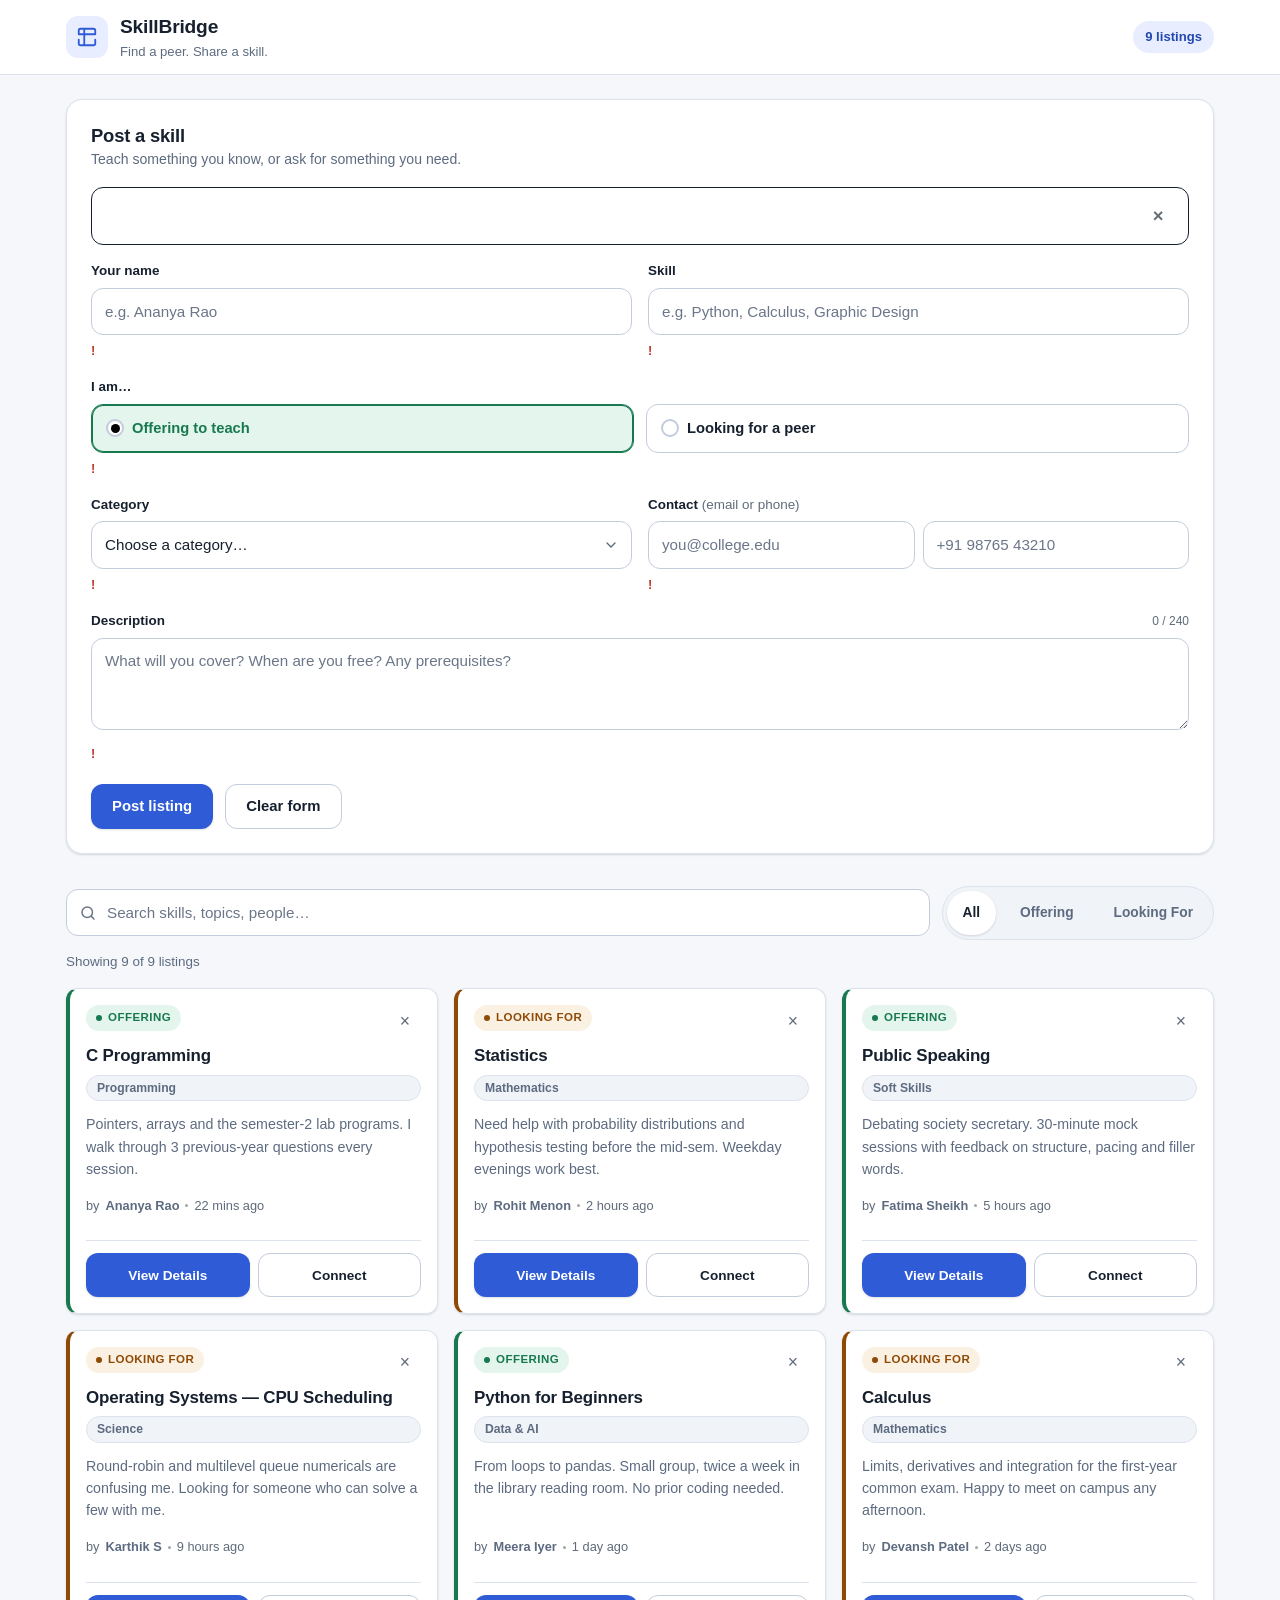
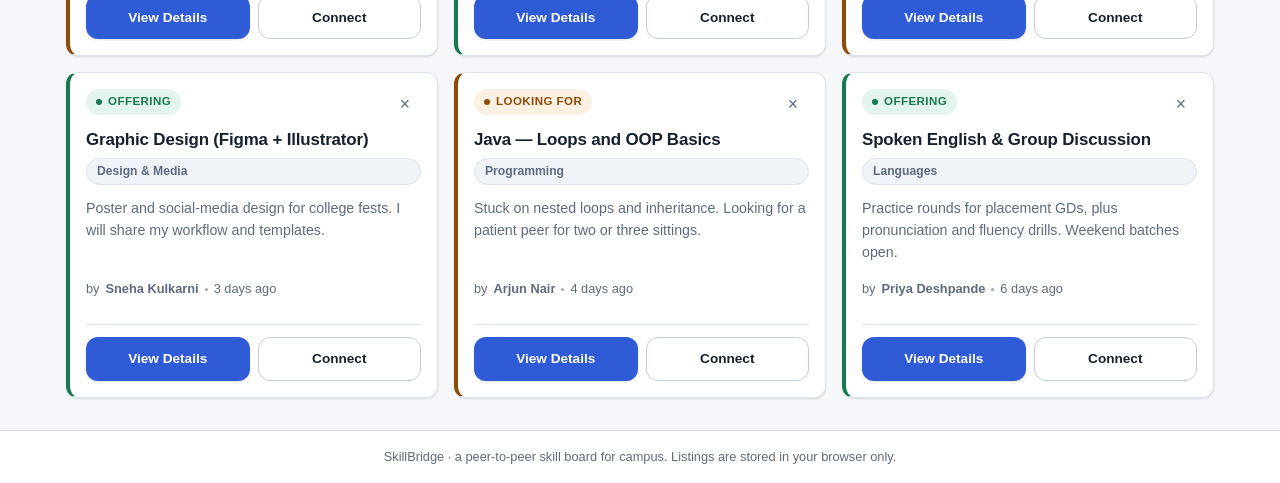
==== index.html @ cbbc33cc "SkillBridge: peer-to-peer campus skill exchange board Static HTML/CSS/JS app (index.html, style.css," ====
<!DOCTYPE html>
<html lang="en">
<head>
<meta charset="UTF-8" />
<meta name="viewport" content="width=device-width, initial-scale=1" />
<title>SkillBridge — Find a peer. Share a skill.</title>
<meta name="description" content="SkillBridge is a campus bulletin board for peer-to-peer skill exchange. Post what you can teach or what you want to learn." />
<link rel="stylesheet" href="style.css" />
</head>
<body>

<!-- ══════════════ HEADER ══════════════ -->
<header class="site-header">
  <div class="wrap header-inner">
    <div class="brand">
      <span class="brand-mark" aria-hidden="true">
        <svg viewBox="0 0 24 24" width="22" height="22" fill="none" stroke="currentColor" stroke-width="2" stroke-linecap="round" stroke-linejoin="round">
          <path d="M9 3H5a2 2 0 0 0-2 2v4m6-6h10a2 2 0 0 1 2 2v4M9 3v18m0 0h10a2 2 0 0 0 2-2v-4M9 21H5a2 2 0 0 1-2-2v-4m0-6h18M3 9v0" />
        </svg>
      </span>
      <span class="brand-text">
        <strong>SkillBridge</strong>
        <em>Find a peer. Share a skill.</em>
      </span>
    </div>
    <p class="live-count" id="liveCount" aria-live="polite">0 listings</p>
  </div>
</header>

<main class="wrap">

  <!-- ══════════════ POST A SKILL ══════════════ -->
  <section class="panel form-panel" aria-labelledby="formHeading">
    <h2 id="formHeading" class="panel-title">Post a skill</h2>
    <p class="panel-sub">Teach something you know, or ask for something you need.</p>

    <div class="banner" id="banner" role="status" hidden>
      <span id="bannerText"></span>
      <button type="button" class="banner-close" id="bannerClose" aria-label="Dismiss message">&times;</button>
    </div>

    <form id="skillForm" novalidate>

      <div class="grid-2">
        <!-- Name -->
        <div class="field">
          <label for="fName">Your name</label>
          <input type="text" id="fName" name="name" maxlength="60" autocomplete="name"
                 placeholder="e.g. Ananya Rao" aria-describedby="err-fName" />
          <p class="error" id="err-fName" hidden></p>
        </div>

        <!-- Skill -->
        <div class="field">
          <label for="fSkill">Skill</label>
          <input type="text" id="fSkill" name="skill" maxlength="60"
                 placeholder="e.g. Python, Calculus, Graphic Design" aria-describedby="err-fSkill" />
          <p class="error" id="err-fSkill" hidden></p>
        </div>
      </div>

      <!-- Type -->
      <fieldset class="field type-field">
        <legend>I am&hellip;</legend>
        <div class="type-options">
          <label class="type-pill type-pill--offering">
            <input type="radio" name="type" value="offering" checked />
            <span>Offering to teach</span>
          </label>
          <label class="type-pill type-pill--lookingfor">
            <input type="radio" name="type" value="lookingfor" />
            <span>Looking for a peer</span>
          </label>
        </div>
        <p class="error" id="err-type" hidden></p>
      </fieldset>

      <div class="grid-2">
        <!-- Category -->
        <div class="field">
          <label for="fCategory">Category</label>
          <select id="fCategory" name="category" aria-describedby="err-fCategory">
            <option value="" selected disabled>Choose a category&hellip;</option>
            <option>Programming</option>
            <option>Web Development</option>
            <option>Data &amp; AI</option>
            <option>Mathematics</option>
            <option>Science</option>
            <option>Design &amp; Media</option>
            <option>Music &amp; Arts</option>
            <option>Languages</option>
            <option>Academics &amp; Exams</option>
            <option>Soft Skills</option>
            <option>Other</option>
          </select>
          <p class="error" id="err-fCategory" hidden></p>
        </div>

        <!-- Contact: exactly one of email / phone -->
        <div class="field">
          <label for="fEmail">Contact <span class="label-hint">(email or phone)</span></label>
          <div class="contact-row">
            <input type="email" id="fEmail" name="email" autocomplete="email"
                   placeholder="you@college.edu" aria-describedby="err-contact" />
            <input type="tel" id="fPhone" name="phone" autocomplete="tel"
                   placeholder="+91 98765 43210" aria-describedby="err-contact" />
          </div>
          <p class="error" id="err-contact" hidden></p>
        </div>
      </div>

      <!-- Description -->
      <div class="field">
        <div class="label-row">
          <label for="fDescription">Description</label>
          <span class="counter" id="descCounter">0 / 240</span>
        </div>
        <textarea id="fDescription" name="description" rows="3" maxlength="240"
                  placeholder="What will you cover? When are you free? Any prerequisites?"
                  aria-describedby="err-fDescription"></textarea>
        <p class="error" id="err-fDescription" hidden></p>
      </div>

      <div class="form-actions">
        <button type="submit" class="btn btn-primary">Post listing</button>
        <button type="button" class="btn btn-ghost" id="resetForm">Clear form</button>
      </div>
    </form>
  </section>

  <!-- ══════════════ TOOLBAR ══════════════ -->
  <section class="toolbar" aria-label="Search and filter listings">
    <div class="search-box">
      <svg class="search-icon" viewBox="0 0 24 24" width="18" height="18" fill="none"
           stroke="currentColor" stroke-width="2" stroke-linecap="round" aria-hidden="true">
        <circle cx="11" cy="11" r="7"></circle><path d="M20 20l-3.5-3.5"></path>
      </svg>
      <input type="search" id="searchInput" placeholder="Search skills, topics, people&hellip;"
             autocomplete="off" aria-label="Search listings" />
    </div>

    <div class="filter-group" role="group" aria-label="Filter by listing type">
      <button type="button" class="filter-btn is-active" data-filter="all" aria-pressed="true">All</button>
      <button type="button" class="filter-btn filter-btn--offering" data-filter="offering" aria-pressed="false">Offering</button>
      <button type="button" class="filter-btn filter-btn--lookingfor" data-filter="lookingfor" aria-pressed="false">Looking For</button>
    </div>
  </section>

  <p class="results-meta" id="resultsMeta" aria-live="polite"></p>

  <!-- ══════════════ LISTINGS ══════════════ -->
  <section class="grid" id="grid" aria-label="Skill listings"></section>

  <!-- Empty state -->
  <div class="empty" id="emptyState" hidden>
    <svg viewBox="0 0 24 24" width="44" height="44" fill="none" stroke="currentColor"
         stroke-width="1.6" stroke-linecap="round" aria-hidden="true">
      <circle cx="11" cy="11" r="7"></circle><path d="M20 20l-3.5-3.5M8.5 11h5"></path>
    </svg>
    <p class="empty-title" id="emptyTitle">No listings yet</p>
    <p class="empty-sub" id="emptySub">Be the first to post a skill.</p>
    <button type="button" class="btn btn-ghost" id="clearFilters" hidden>Clear filters</button>
  </div>

</main>

<footer class="site-footer">
  <div class="wrap">
    <p>SkillBridge &middot; a peer-to-peer skill board for campus. Listings are stored in your browser only.</p>
  </div>
</footer>

<!-- ══════════════ DETAILS / CONNECT MODAL ══════════════ -->
<dialog id="detailModal" aria-labelledby="modalTitle" aria-modal="true">
  <div class="modal-card">
    <button type="button" class="modal-close" id="modalClose" aria-label="Close dialog">&times;</button>

    <div class="modal-head">
      <span class="badge" id="modalBadge"></span>
      <h2 id="modalTitle" class="modal-title"></h2>
      <span class="chip" id="modalCategory"></span>
    </div>

    <p class="modal-desc" id="modalDesc"></p>

    <dl class="modal-meta">
      <div><dt>Posted by</dt><dd id="modalName"></dd></div>
      <div><dt>Posted</dt><dd id="modalDate"></dd></div>
    </dl>

    <div class="contact-block">
      <p class="contact-label">Get in touch</p>
      <div class="contact-lines" id="modalContact"></div>
      <button type="button" class="btn btn-ghost btn-sm" id="copyContact">Copy contact</button>
      <span class="copy-note" id="copyNote" hidden>Copied &#10003;</span>
    </div>

    <button type="button" class="btn btn-primary modal-done" id="modalDone">Done</button>
  </div>
</dialog>

<script src="script.js"></script>
</body>
</html>
---- style.css ----
/* ═══════════════════════════════════════════════════════════
   SkillBridge — style.css
   Vanilla CSS, no frameworks. Custom properties drive the theme.
   ═══════════════════════════════════════════════════════════ */

/* ---------- 1. Tokens ---------- */
:root {
  /* Colour */
  --bg:            #f5f7fa;
  --surface:       #ffffff;
  --surface-alt:   #f0f3f8;
  --border:        #dde3ec;
  --border-strong: #c3ccdb;
  --text:          #16202e;
  --text-muted:    #5d6b80;
  --text-faint:    #5f6b7a;   /* ≥4.5:1 on every surface it is used on */

  --primary:       #2f5bd7;
  --primary-dark:  #2447b0;
  --primary-soft:  #e8eeff;

  --offering:      #17794f;   /* green  */
  --offering-soft: #e3f5ec;
  --lookingfor:    #8f4a06;   /* amber  */
  --lookingfor-soft:#fbf1e3;

  --danger:        #c0362c;
  --danger-soft:   #fdecea;

  /* Shape & space */
  --r-sm: 8px;
  --r-md: 12px;
  --r-lg: 16px;
  --sp-1: 4px;
  --sp-2: 8px;
  --sp-3: 12px;
  --sp-4: 16px;
  --sp-5: 24px;
  --sp-6: 32px;

  --shadow-sm: 0 1px 2px rgba(16, 24, 40, .06), 0 1px 3px rgba(16, 24, 40, .08);
  --shadow-md: 0 4px 10px rgba(16, 24, 40, .07), 0 2px 4px rgba(16, 24, 40, .05);
  --shadow-lg: 0 18px 44px rgba(16, 24, 40, .22);

  --font: -apple-system, BlinkMacSystemFont, "Segoe UI", Roboto, "Helvetica Neue",
          Arial, "Noto Sans", sans-serif;
  --maxw: 1180px;
}

/* ---------- 2. Base ---------- */
*, *::before, *::after { box-sizing: border-box; }

html { -webkit-text-size-adjust: 100%; }

body {
  margin: 0;
  font-family: var(--font);
  font-size: 16px;
  line-height: 1.55;
  color: var(--text);
  background: var(--bg);
  min-height: 100vh;
  display: flex;
  flex-direction: column;
}

.wrap {
  width: 100%;
  max-width: var(--maxw);
  margin-inline: auto;
  padding-inline: var(--sp-4);
}

main.wrap { flex: 1 0 auto; padding-bottom: var(--sp-6); }

h1, h2, h3 { margin: 0; line-height: 1.25; }

button { font: inherit; color: inherit; }

:focus-visible {
  outline: 3px solid var(--primary);
  outline-offset: 2px;
  border-radius: var(--r-sm);
}

/* ---------- 3. Header ---------- */
.site-header {
  background: var(--surface);
  border-bottom: 1px solid var(--border);
  position: sticky;
  top: 0;
  z-index: 20;
}

.header-inner {
  display: flex;
  align-items: center;
  justify-content: space-between;
  gap: var(--sp-4);
  padding-block: var(--sp-3);
}

.brand { display: flex; align-items: center; gap: var(--sp-3); min-width: 0; }

.brand-mark {
  display: grid;
  place-items: center;
  width: 42px; height: 42px;
  flex: 0 0 auto;
  border-radius: var(--r-md);
  background: var(--primary-soft);
  color: var(--primary);
}

.brand-text { display: flex; flex-direction: column; min-width: 0; }
.brand-text strong { font-size: 1.2rem; letter-spacing: -.01em; }
.brand-text em {
  font-style: normal;
  font-size: .82rem;
  color: var(--text-muted);
  white-space: nowrap;
  overflow: hidden;
  text-overflow: ellipsis;
}

.live-count {
  margin: 0;
  flex: 0 0 auto;
  font-size: .82rem;
  font-weight: 600;
  color: var(--primary-dark);
  background: var(--primary-soft);
  padding: 6px 12px;
  border-radius: 999px;
  white-space: nowrap;
}

/* ---------- 4. Panels & form ---------- */
.panel {
  background: var(--surface);
  border: 1px solid var(--border);
  border-radius: var(--r-lg);
  box-shadow: var(--shadow-sm);
  padding: var(--sp-5);
}

.form-panel { margin-top: var(--sp-5); }

.panel-title { font-size: 1.15rem; letter-spacing: -.01em; }
.panel-sub {
  margin: 2px 0 var(--sp-4);
  font-size: .88rem;
  color: var(--text-muted);
}

form { display: block; }

.grid-2 {
  display: grid;
  grid-template-columns: 1fr 1fr;
  gap: var(--sp-4);
}

.field { margin-bottom: var(--sp-4); min-width: 0; }

.label-row {
  display: flex;
  align-items: baseline;
  justify-content: space-between;
  gap: var(--sp-2);
}

label, legend {
  display: block;
  font-size: .84rem;
  font-weight: 600;
  margin-bottom: 6px;
  color: var(--text);
}

.label-hint { font-weight: 400; color: var(--text-faint); }

.counter {
  font-size: .75rem;
  color: var(--text-faint);
  font-variant-numeric: tabular-nums;
}
.counter.is-full { color: var(--danger); font-weight: 600; }

input[type="text"],
input[type="email"],
input[type="tel"],
input[type="search"],
select,
textarea {
  width: 100%;
  font: inherit;
  font-size: .95rem;
  color: var(--text);
  background: var(--surface);
  border: 1px solid var(--border-strong);
  border-radius: var(--r-md);
  padding: 11px 13px;
  transition: border-color .15s ease, box-shadow .15s ease, background .15s ease;
}

textarea { resize: vertical; min-height: 82px; line-height: 1.5; }

select {
  appearance: none;
  background-image: url("data:image/svg+xml;charset=utf-8,%3Csvg xmlns='http://www.w3.org/2000/svg' viewBox='0 0 24 24' fill='none' stroke='%235d6b80' stroke-width='2' stroke-linecap='round'%3E%3Cpath d='M6 9l6 6 6-6'/%3E%3C/svg%3E");
  background-repeat: no-repeat;
  background-position: right 12px center;
  background-size: 16px;
  padding-right: 38px;
}

input::placeholder, textarea::placeholder { color: #6b7688; }

input:hover, select:hover, textarea:hover { border-color: #a9b5c8; }

input:focus, select:focus, textarea:focus {
  outline: none;
  border-color: var(--primary);
  box-shadow: 0 0 0 3px rgba(47, 91, 215, .16);
}

input[aria-invalid="true"],
select[aria-invalid="true"],
textarea[aria-invalid="true"] {
  border-color: var(--danger);
  background: #fffafa;
}
input[aria-invalid="true"]:focus,
select[aria-invalid="true"]:focus,
textarea[aria-invalid="true"]:focus { box-shadow: 0 0 0 3px rgba(192, 54, 44, .16); }

.error {
  margin: 6px 0 0;
  font-size: .8rem;
  font-weight: 500;
  color: var(--danger);
  display: flex;
  align-items: center;
  gap: 5px;
}
.error::before { content: "!"; font-weight: 800; }

/* Type radios */
.type-field { border: 0; padding: 0; margin: 0 0 var(--sp-4); }
.type-field legend { padding: 0; }

.type-options { display: flex; flex-wrap: wrap; gap: var(--sp-3); }

.type-pill {
  flex: 1 1 190px;
  display: flex;
  align-items: center;
  gap: var(--sp-2);
  margin: 0;
  padding: 12px 14px;
  font-size: .92rem;
  font-weight: 600;
  border: 1.5px solid var(--border-strong);
  border-radius: var(--r-md);
  background: var(--surface);
  cursor: pointer;
  transition: border-color .15s ease, background .15s ease, box-shadow .15s ease;
  min-height: 46px;
}
.type-pill:hover { border-color: #a9b5c8; background: var(--surface-alt); }

.type-pill input {
  appearance: none;
  width: 18px; height: 18px;
  flex: 0 0 auto;
  margin: 0;
  border: 2px solid var(--border-strong);
  border-radius: 50%;
  background: var(--surface);
  display: grid;
  place-content: center;
  cursor: pointer;
}
.type-pill input::after {
  content: "";
  width: 9px; height: 9px;
  border-radius: 50%;
  background: currentColor;
  transform: scale(0);
  transition: transform .12s ease;
}
.type-pill input:checked::after { transform: scale(1); }

.type-pill--offering:has(input:checked) {
  border-color: var(--offering);
  background: var(--offering-soft);
  color: var(--offering);
  box-shadow: inset 0 0 0 1px var(--offering);
}
.type-pill--lookingfor:has(input:checked) {
  border-color: var(--lookingfor);
  background: var(--lookingfor-soft);
  color: var(--lookingfor);
  box-shadow: inset 0 0 0 1px var(--lookingfor);
}

/* Fallback for browsers without :has() */
@supports not selector(:has(*)) {
  .type-pill input:checked { outline: 2px solid currentColor; outline-offset: 2px; }
}

.contact-row { display: grid; grid-template-columns: 1fr 1fr; gap: var(--sp-2); }

.form-actions {
  display: flex;
  flex-wrap: wrap;
  gap: var(--sp-3);
  align-items: center;
  padding-top: var(--sp-1);
}

/* ---------- 5. Buttons ---------- */
.btn {
  display: inline-flex;
  align-items: center;
  justify-content: center;
  gap: var(--sp-2);
  min-height: 44px;
  padding: 10px 20px;
  font-size: .93rem;
  font-weight: 600;
  border-radius: var(--r-md);
  border: 1.5px solid transparent;
  cursor: pointer;
  text-decoration: none;
  transition: background .15s ease, border-color .15s ease, color .15s ease,
              transform .1s ease, box-shadow .15s ease;
}
.btn:active { transform: translateY(1px); }
.btn-sm { min-height: 44px; padding: 9px 14px; font-size: .85rem; }

.btn-primary {
  background: var(--primary);
  color: #fff;
  box-shadow: var(--shadow-sm);
}
.btn-primary:hover { background: var(--primary-dark); }

.btn-ghost {
  background: var(--surface);
  border-color: var(--border-strong);
  color: var(--text);
}
.btn-ghost:hover { background: var(--surface-alt); border-color: #a9b5c8; }

/* Icon buttons keep a compact glyph but expose a full 44×44 hit area */
.card-delete::after,
.banner-close::after,
.modal-close::after {
  content: "";
  position: absolute;
  top: 50%; left: 50%;
  width: 44px; height: 44px;
  transform: translate(-50%, -50%);
}

/* ---------- 6. Banner ---------- */
.banner {
  display: flex;
  align-items: center;
  gap: var(--sp-3);
  padding: 12px 14px;
  margin-bottom: var(--sp-4);
  border-radius: var(--r-md);
  font-size: .9rem;
  font-weight: 600;
  border: 1px solid;
}
.banner--success { background: var(--offering-soft); border-color: #b7e2cd; color: var(--offering); }
.banner--error   { background: var(--danger-soft);   border-color: #f3c6c1; color: var(--danger); }
.banner span:first-child { flex: 1; }

.banner-close {
  flex: 0 0 auto;
  position: relative;
  width: 32px; height: 32px;
  border: 0;
  border-radius: 50%;
  background: transparent;
  color: inherit;
  font-size: 1.15rem;
  line-height: 1;
  cursor: pointer;
  opacity: .65;
}
.banner-close:hover { opacity: 1; background: rgba(0, 0, 0, .06); }

/* ---------- 7. Toolbar ---------- */
.toolbar {
  display: flex;
  flex-wrap: wrap;
  gap: var(--sp-3);
  align-items: center;
  justify-content: space-between;
  margin-top: var(--sp-6);
}

.search-box {
  position: relative;
  flex: 1 1 280px;
  min-width: 0;
}
.search-icon {
  position: absolute;
  left: 13px;
  top: 50%;
  transform: translateY(-50%);
  color: #6b7688;
  pointer-events: none;
}
.search-box input { padding-left: 40px; padding-right: 38px; }
.search-box input[type="search"]::-webkit-search-cancel-button { -webkit-appearance: none; }

.filter-group {
  display: flex;
  gap: var(--sp-2);
  background: var(--surface-alt);
  border: 1px solid var(--border);
  border-radius: 999px;
  padding: 4px;
}

.filter-btn {
  min-height: 44px;
  padding: 6px 16px;
  font-size: .86rem;
  font-weight: 600;
  border: 0;
  border-radius: 999px;
  background: transparent;
  color: var(--text-muted);
  cursor: pointer;
  white-space: nowrap;
  transition: background .15s ease, color .15s ease, box-shadow .15s ease;
}
.filter-btn:hover { color: var(--text); background: rgba(255, 255, 255, .8); }

.filter-btn.is-active {
  background: var(--surface);
  color: var(--text);
  box-shadow: var(--shadow-sm);
}
.filter-btn--offering.is-active   { color: var(--offering); }
.filter-btn--lookingfor.is-active { color: var(--lookingfor); }

.results-meta {
  margin: var(--sp-3) 0 var(--sp-4);
  font-size: .84rem;
  color: var(--text-muted);
  font-variant-numeric: tabular-nums;
}

/* ---------- 8. Card grid ---------- */
.grid {
  display: grid;
  grid-template-columns: 1fr;                 /* mobile: single column */
  gap: var(--sp-4);
  align-items: stretch;
}
@media (min-width: 640px)  { .grid { grid-template-columns: repeat(2, 1fr); } }
@media (min-width: 1024px) { .grid { grid-template-columns: repeat(3, 1fr); } }
@media (min-width: 1400px) { .grid { grid-template-columns: repeat(4, 1fr); } }

.card {
  position: relative;
  display: flex;
  flex-direction: column;
  background: var(--surface);
  border: 1px solid var(--border);
  border-left: 4px solid var(--border-strong);
  border-radius: var(--r-md);
  box-shadow: var(--shadow-sm);
  padding: var(--sp-4);
  transition: transform .16s ease, box-shadow .16s ease, border-color .16s ease;
}
.card:hover { transform: translateY(-3px); box-shadow: var(--shadow-md); }
.card--offering   { border-left-color: var(--offering); }
.card--lookingfor { border-left-color: var(--lookingfor); }

.card.is-new { animation: pop .35s ease; }
@keyframes pop {
  from { transform: scale(.96); box-shadow: 0 0 0 3px var(--primary-soft); }
  to   { transform: scale(1); }
}
@media (prefers-reduced-motion: reduce) {
  .card, .card.is-new, .btn { animation: none; transition: none; }
}

.card-top {
  display: flex;
  align-items: flex-start;
  justify-content: space-between;
  gap: var(--sp-2);
  margin-bottom: var(--sp-2);
}

.badge {
  display: inline-flex;
  align-items: center;
  gap: 6px;
  font-size: .72rem;
  font-weight: 700;
  letter-spacing: .04em;
  text-transform: uppercase;
  padding: 4px 10px;
  border-radius: 999px;
  white-space: nowrap;
}
.badge::before {
  content: "";
  width: 6px; height: 6px;
  border-radius: 50%;
  background: currentColor;
}
.badge--offering   { background: var(--offering-soft);   color: var(--offering); }
.badge--lookingfor { background: var(--lookingfor-soft); color: var(--lookingfor); }

.chip {
  display: inline-block;
  font-size: .76rem;
  font-weight: 600;
  color: var(--text-muted);
  background: var(--surface-alt);
  border: 1px solid var(--border);
  padding: 3px 10px;
  border-radius: 999px;
}

.card-delete {
  flex: 0 0 auto;
  position: relative;
  width: 32px; height: 32px;
  display: grid;
  place-items: center;
  border: 1px solid transparent;
  border-radius: 50%;
  background: transparent;
  color: var(--text-faint);
  font-size: 1.1rem;
  line-height: 1;
  cursor: pointer;
  transition: background .15s ease, color .15s ease, border-color .15s ease;
}
.card-delete:hover {
  background: var(--danger-soft);
  border-color: #f3c6c1;
  color: var(--danger);
}

.card-title {
  font-size: 1.06rem;
  font-weight: 700;
  letter-spacing: -.01em;
  margin: 0 0 var(--sp-2);
  overflow-wrap: anywhere;
  padding-right: 4px;
}

.card-desc {
  margin: var(--sp-3) 0 var(--sp-4);
  font-size: .89rem;
  color: var(--text-muted);
  overflow-wrap: anywhere;
  display: -webkit-box;
  -webkit-line-clamp: 3;
  line-clamp: 3;
  -webkit-box-orient: vertical;
  overflow: hidden;
}

.card-by {
  margin-top: auto;
  font-size: .8rem;
  color: var(--text-faint);
  display: flex;
  align-items: center;
  gap: 6px;
  flex-wrap: wrap;
}
.card-by strong { color: var(--text-muted); font-weight: 600; }
.dot { width: 3px; height: 3px; border-radius: 50%; background: currentColor; opacity: .6; }

.card-actions {
  display: flex;
  gap: var(--sp-2);
  margin-top: var(--sp-3);
  padding-top: var(--sp-3);
  border-top: 1px solid var(--border);
}
.card-actions .btn { flex: 1; padding-inline: 10px; }

/* Inline delete confirm */
.confirm {
  position: absolute;
  inset: auto var(--sp-3) var(--sp-3) var(--sp-3);
  display: flex;
  align-items: center;
  justify-content: space-between;
  gap: var(--sp-2);
  padding: 10px 12px;
  background: var(--danger-soft);
  border: 1px solid #f3c6c1;
  border-radius: var(--r-md);
  box-shadow: var(--shadow-md);
  font-size: .84rem;
  font-weight: 600;
  color: var(--danger);
}
.confirm-actions { display: flex; gap: var(--sp-2); }
.confirm button {
  min-height: 44px;
  padding: 5px 12px;
  font-size: .82rem;
  font-weight: 700;
  border-radius: var(--r-sm);
  border: 1px solid transparent;
  cursor: pointer;
}
.confirm-yes { background: var(--danger); color: #fff; }
.confirm-yes:hover { background: #a52c23; }
.confirm-no { background: var(--surface); border-color: var(--border-strong); color: var(--text); }
.confirm-no:hover { background: var(--surface-alt); }

/* ---------- 9. Empty state ---------- */
.empty {
  text-align: center;
  padding: var(--sp-6) var(--sp-4);
  margin-top: var(--sp-5);
  color: var(--text-muted);
  background: var(--surface);
  border: 1px dashed var(--border-strong);
  border-radius: var(--r-lg);
}
.empty svg { color: var(--text-faint); margin-bottom: var(--sp-3); }
.empty-title { font-size: 1.05rem; font-weight: 700; color: var(--text); margin: 0 0 4px; }
.empty-sub { margin: 0 0 var(--sp-4); font-size: .9rem; }
.empty-sub q { color: var(--text); font-weight: 600; }

/* ---------- 10. Modal ---------- */
dialog#detailModal {
  width: min(520px, calc(100vw - 32px));
  max-height: calc(100vh - 48px);
  padding: 0;
  border: 0;
  border-radius: var(--r-lg);
  box-shadow: var(--shadow-lg);
  background: var(--surface);
  color: var(--text);
  overflow: visible;
}
dialog#detailModal::backdrop { background: rgba(15, 23, 38, .55); }

/* Fallback overlay for browsers without a working <dialog> */
dialog#detailModal.is-open-fallback {
  position: fixed;
  inset: 24px auto auto 50%;
  transform: translateX(-50%);
  z-index: 100;
}
dialog#detailModal.is-open-fallback::before {
  content: "";
  position: fixed;
  inset: 0;
  z-index: -1;
  background: rgba(15, 23, 38, .55);
}

.modal-card {
  position: relative;
  padding: var(--sp-5);
  overflow-y: auto;
  max-height: calc(100vh - 48px);
}

.modal-close {
  position: absolute;
  top: 10px; right: 10px;
  width: 36px; height: 36px;
  display: grid;
  place-items: center;
  border: 1px solid var(--border);
  border-radius: 50%;
  background: var(--surface);
  color: var(--text-muted);
  font-size: 1.25rem;
  line-height: 1;
  cursor: pointer;
}
.modal-close:hover { background: var(--surface-alt); color: var(--text); }

.modal-head { padding-right: 40px; margin-bottom: var(--sp-3); }
.modal-title {
  font-size: 1.3rem;
  letter-spacing: -.02em;
  margin: var(--sp-2) 0 var(--sp-3);
  overflow-wrap: anywhere;
}

.modal-desc {
  margin: 0 0 var(--sp-4);
  font-size: .95rem;
  color: var(--text);
  white-space: pre-wrap;
  overflow-wrap: anywhere;
}

.modal-meta {
  display: flex;
  flex-wrap: wrap;
  gap: var(--sp-5);
  margin: 0 0 var(--sp-4);
  padding: var(--sp-3) 0;
  border-block: 1px solid var(--border);
}
.modal-meta dt {
  font-size: .72rem;
  text-transform: uppercase;
  letter-spacing: .05em;
  color: var(--text-faint);
  font-weight: 700;
}
.modal-meta dd { margin: 2px 0 0; font-size: .93rem; font-weight: 600; }

.contact-block {
  background: var(--surface-alt);
  border: 1px solid var(--border);
  border-radius: var(--r-md);
  padding: var(--sp-4);
  margin-bottom: var(--sp-4);
}
.contact-label {
  margin: 0 0 var(--sp-2);
  font-size: .74rem;
  text-transform: uppercase;
  letter-spacing: .05em;
  font-weight: 700;
  color: var(--text-faint);
}
.contact-lines { display: flex; flex-direction: column; gap: 6px; margin-bottom: var(--sp-3); }
.contact-lines a {
  color: var(--primary-dark);
  font-weight: 600;
  font-size: .95rem;
  text-decoration: none;
  overflow-wrap: anywhere;
}
.contact-lines a:hover { text-decoration: underline; }
.contact-kind {
  display: block;
  font-size: .72rem;
  text-transform: uppercase;
  letter-spacing: .04em;
  color: var(--text-faint);
  font-weight: 700;
}
.copy-note { font-size: .82rem; font-weight: 700; color: var(--offering); margin-left: var(--sp-2); }
.modal-done { width: 100%; }

/* Off-screen scratch textarea used by the clipboard fallback (script.js) */
.sr-clipboard {
  position: fixed;
  top: 0; left: 0;
  width: 1px; height: 1px;
  padding: 0;
  border: 0;
  opacity: 0;
  pointer-events: none;
}

/* ---------- 11. Footer ---------- */
.site-footer {
  border-top: 1px solid var(--border);
  background: var(--surface);
  padding: var(--sp-4) 0;
}
.site-footer p {
  margin: 0;
  font-size: .8rem;
  color: var(--text-faint);
  text-align: center;
}

/* ---------- 12. Responsive ---------- */
@media (max-width: 720px) {
  .grid-2 { grid-template-columns: 1fr; gap: 0; }
  .contact-row { grid-template-columns: 1fr; }
  .panel { padding: var(--sp-4); }
  .form-panel { margin-top: var(--sp-4); }
  .toolbar { margin-top: var(--sp-5); }
  .filter-group { width: 100%; justify-content: space-between; }
  .filter-btn { flex: 1; padding-inline: 8px; }
  .brand-text em { display: none; }
}

@media (max-width: 400px) {
  body { font-size: 15px; }
  .wrap { padding-inline: var(--sp-3); }
  .header-inner { padding-block: var(--sp-2); }
  .brand-mark { width: 36px; height: 36px; }
  .live-count { font-size: .74rem; padding: 5px 9px; }
  .modal-card { padding: var(--sp-4); }
  .card-actions { flex-direction: column; }
}
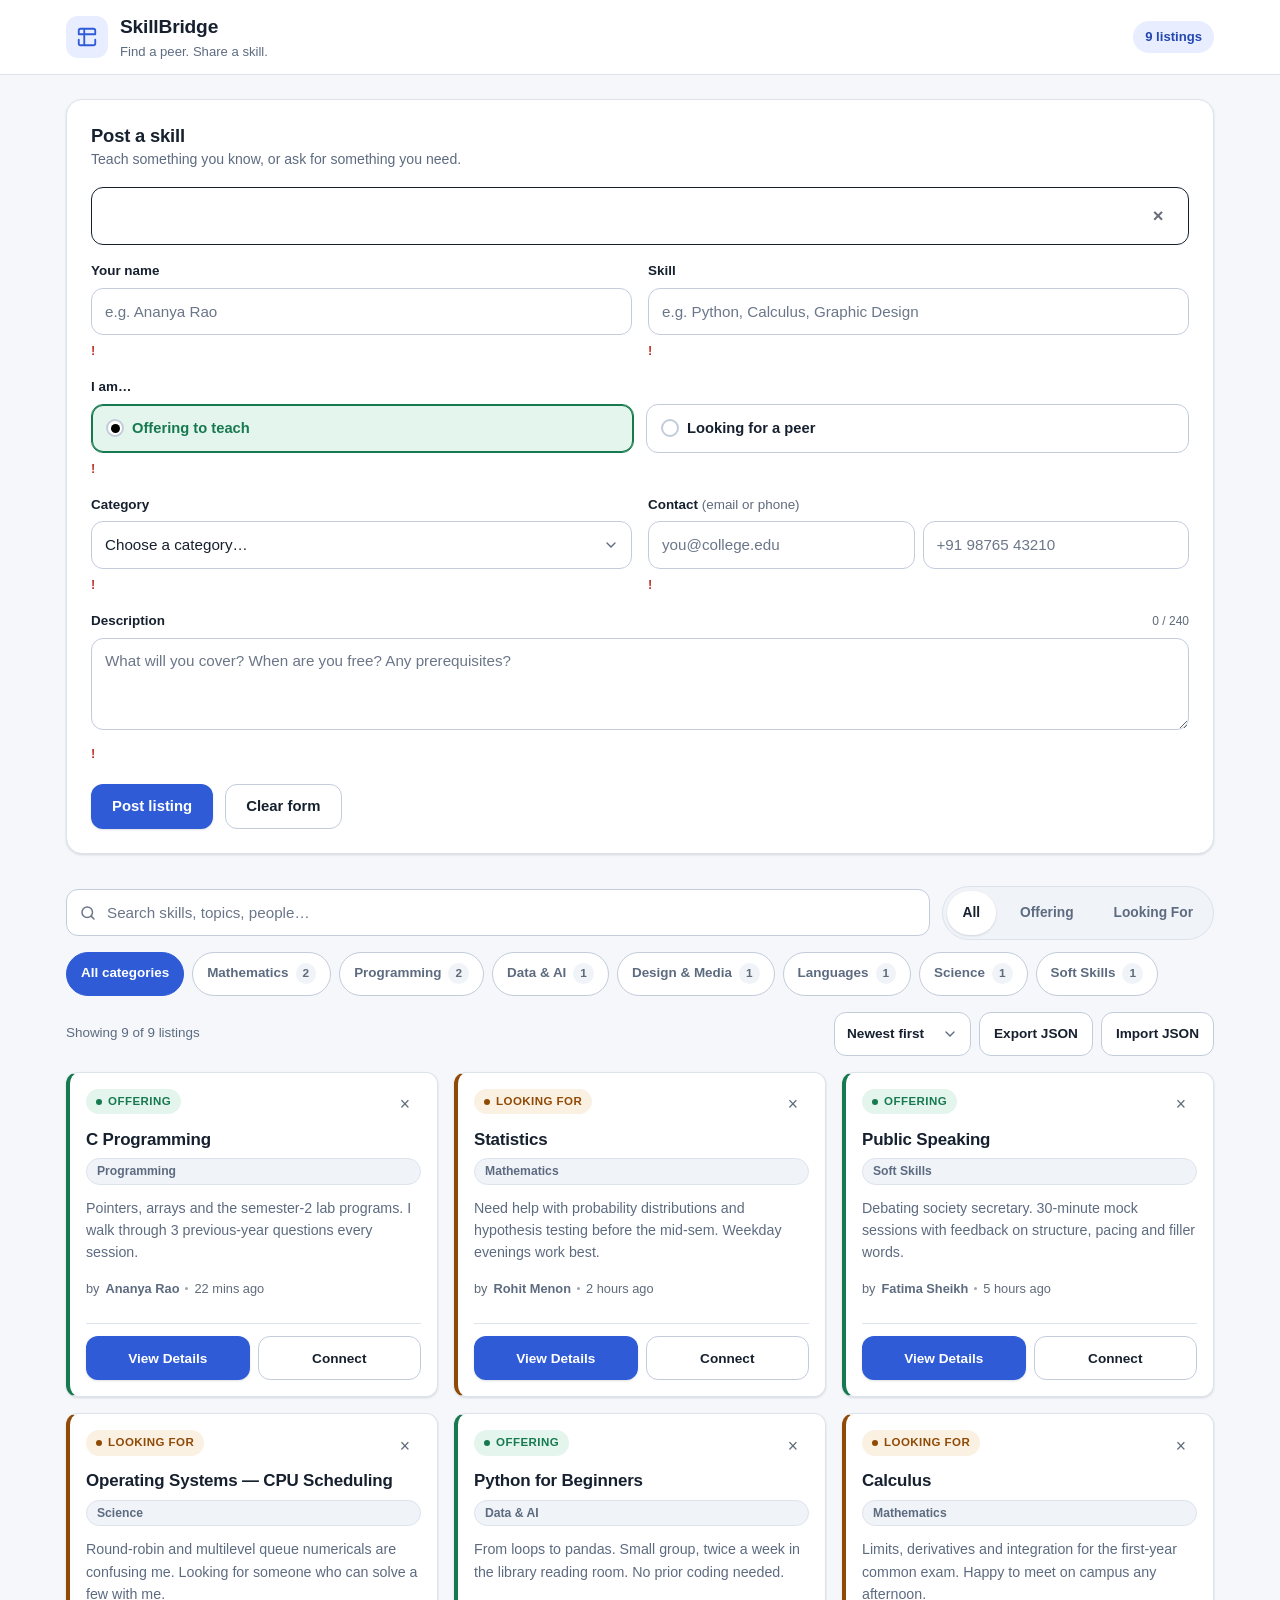
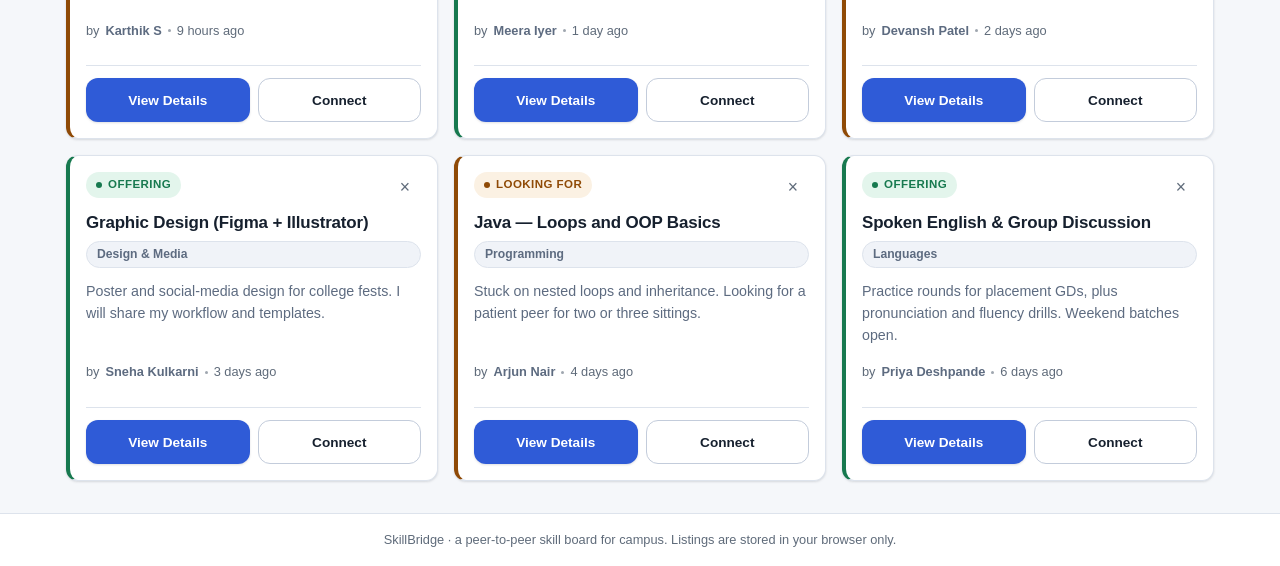
==== commit e7b08138: "Add category filter chips, sort control, export/import JSON, and masked contact details - Category c" ====
--- a/index.html
+++ b/index.html
@@ -146,7 +146,25 @@
     </div>
   </section>
 
-  <p class="results-meta" id="resultsMeta" aria-live="polite"></p>
+  <!-- Category chips — built by JS from the categories actually present -->
+  <div class="chip-row" id="chipRow" role="group" aria-label="Filter by category"></div>
+
+  <!-- Results count + sort + data portability -->
+  <div class="results-bar">
+    <p class="results-meta" id="resultsMeta" aria-live="polite"></p>
+    <div class="results-tools">
+      <label class="sr-only" for="sortSelect">Sort listings</label>
+      <select id="sortSelect" class="sort-select">
+        <option value="newest" selected>Newest first</option>
+        <option value="oldest">Oldest first</option>
+        <option value="skill">Skill A&ndash;Z</option>
+        <option value="category">Category A&ndash;Z</option>
+      </select>
+      <button type="button" class="btn btn-ghost btn-sm" id="exportBtn">Export JSON</button>
+      <button type="button" class="btn btn-ghost btn-sm" id="importBtn">Import JSON</button>
+      <input type="file" id="importFile" accept="application/json,.json" hidden />
+    </div>
+  </div>
 
   <!-- ══════════════ LISTINGS ══════════════ -->
   <section class="grid" id="grid" aria-label="Skill listings"></section>
@@ -188,11 +206,20 @@
       <div><dt>Posted</dt><dd id="modalDate"></dd></div>
     </dl>
 
+    <!-- Contact is gated: no mailto:/tel: link exists in the DOM until revealed,
+         so the raw details are not sitting in the page source for scrapers. -->
     <div class="contact-block">
       <p class="contact-label">Get in touch</p>
-      <div class="contact-lines" id="modalContact"></div>
-      <button type="button" class="btn btn-ghost btn-sm" id="copyContact">Copy contact</button>
-      <span class="copy-note" id="copyNote" hidden>Copied &#10003;</span>
+      <p class="contact-note" id="contactNote">
+        This poster&rsquo;s contact details are hidden until you reveal them.
+      </p>
+      <button type="button" class="btn btn-primary btn-sm" id="revealContact">Reveal contact</button>
+      <div class="contact-lines" id="modalContact" hidden></div>
+      <div class="contact-actions" id="contactActions" hidden>
+        <button type="button" class="btn btn-ghost btn-sm" id="copyContact">Copy contact</button>
+        <button type="button" class="btn btn-ghost btn-sm" id="hideContact">Hide</button>
+        <span class="copy-note" id="copyNote" hidden>Copied &#10003;</span>
+      </div>
     </div>
 
     <button type="button" class="btn btn-primary modal-done" id="modalDone">Done</button>
--- a/style.css
+++ b/style.css
@@ -459,6 +459,84 @@
   font-size: .84rem;
   color: var(--text-muted);
   font-variant-numeric: tabular-nums;
+}
+
+/* ---------- 7b. Category chips + results bar ---------- */
+.chip-row {
+  display: flex;
+  flex-wrap: wrap;
+  gap: var(--sp-2);
+  margin-top: var(--sp-3);
+}
+
+.chip-btn {
+  display: inline-flex;
+  align-items: center;
+  gap: 7px;
+  min-height: 44px;
+  padding: 6px 14px;
+  font-size: .84rem;
+  font-weight: 600;
+  color: var(--text-muted);
+  background: var(--surface);
+  border: 1px solid var(--border-strong);
+  border-radius: 999px;
+  cursor: pointer;
+  transition: background .15s ease, color .15s ease, border-color .15s ease;
+}
+.chip-btn:hover { background: var(--surface-alt); color: var(--text); }
+
+.chip-btn .chip-count {
+  font-size: .74rem;
+  font-weight: 700;
+  color: var(--text-faint);
+  background: var(--surface-alt);
+  border-radius: 999px;
+  padding: 1px 7px;
+  font-variant-numeric: tabular-nums;
+}
+
+.chip-btn.is-active {
+  background: var(--primary);
+  border-color: var(--primary);
+  color: #fff;
+}
+.chip-btn.is-active .chip-count { background: rgba(255, 255, 255, .22); color: #fff; }
+
+.results-bar {
+  display: flex;
+  flex-wrap: wrap;
+  gap: var(--sp-3);
+  align-items: center;
+  justify-content: space-between;
+  margin: var(--sp-4) 0;
+}
+.results-bar .results-meta { margin: 0; }
+
+.results-tools {
+  display: flex;
+  flex-wrap: wrap;
+  gap: var(--sp-2);
+  align-items: center;
+}
+
+.sort-select {
+  width: auto;
+  min-height: 44px;
+  font-size: .85rem;
+  font-weight: 600;
+  padding: 8px 34px 8px 12px;
+  border-radius: var(--r-md);
+}
+
+.sr-only {
+  position: absolute;
+  width: 1px; height: 1px;
+  margin: -1px; padding: 0;
+  overflow: hidden;
+  clip: rect(0 0 0 0);
+  white-space: nowrap;
+  border: 0;
 }
 
 /* ---------- 8. Card grid ---------- */
@@ -747,7 +825,18 @@
   font-weight: 700;
   color: var(--text-faint);
 }
+.contact-note {
+  margin: 0 0 var(--sp-3);
+  font-size: .86rem;
+  color: var(--text-muted);
+}
 .contact-lines { display: flex; flex-direction: column; gap: 6px; margin-bottom: var(--sp-3); }
+.contact-actions {
+  display: flex;
+  flex-wrap: wrap;
+  gap: var(--sp-2);
+  align-items: center;
+}
 .contact-lines a {
   color: var(--primary-dark);
   font-weight: 600;
@@ -799,6 +888,9 @@
   .form-panel { margin-top: var(--sp-4); }
   .toolbar { margin-top: var(--sp-5); }
   .filter-group { width: 100%; justify-content: space-between; }
+  .results-bar { flex-direction: column; align-items: stretch; }
+  .results-tools { justify-content: space-between; }
+  .sort-select { flex: 1; }
   .filter-btn { flex: 1; padding-inline: 8px; }
   .brand-text em { display: none; }
 }
@@ -811,5 +903,8 @@
   .live-count { font-size: .74rem; padding: 5px 9px; }
   .modal-card { padding: var(--sp-4); }
   .card-actions { flex-direction: column; }
-}
-
+  .results-tools { flex-direction: column; align-items: stretch; }
+  .results-tools .btn { width: 100%; }
+  .chip-row { gap: var(--sp-2); overflow-x: visible; }
+}
+
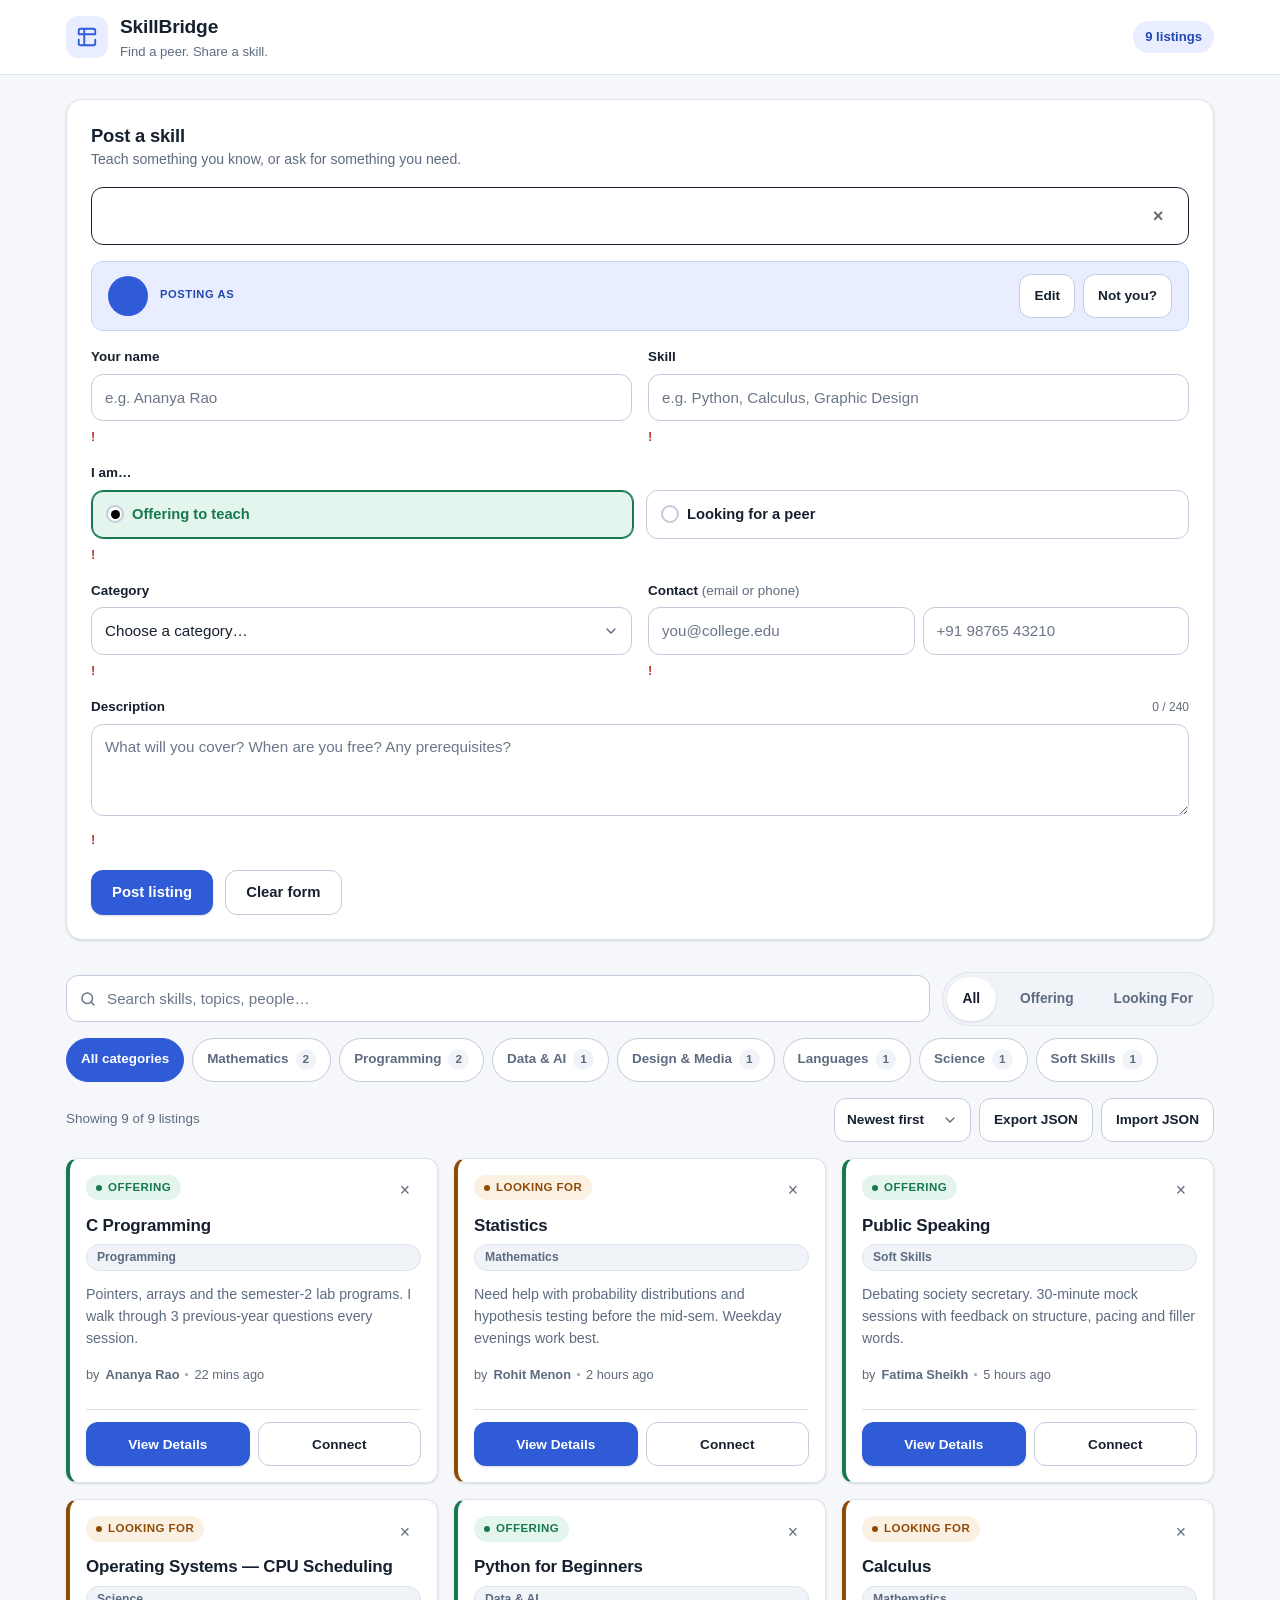
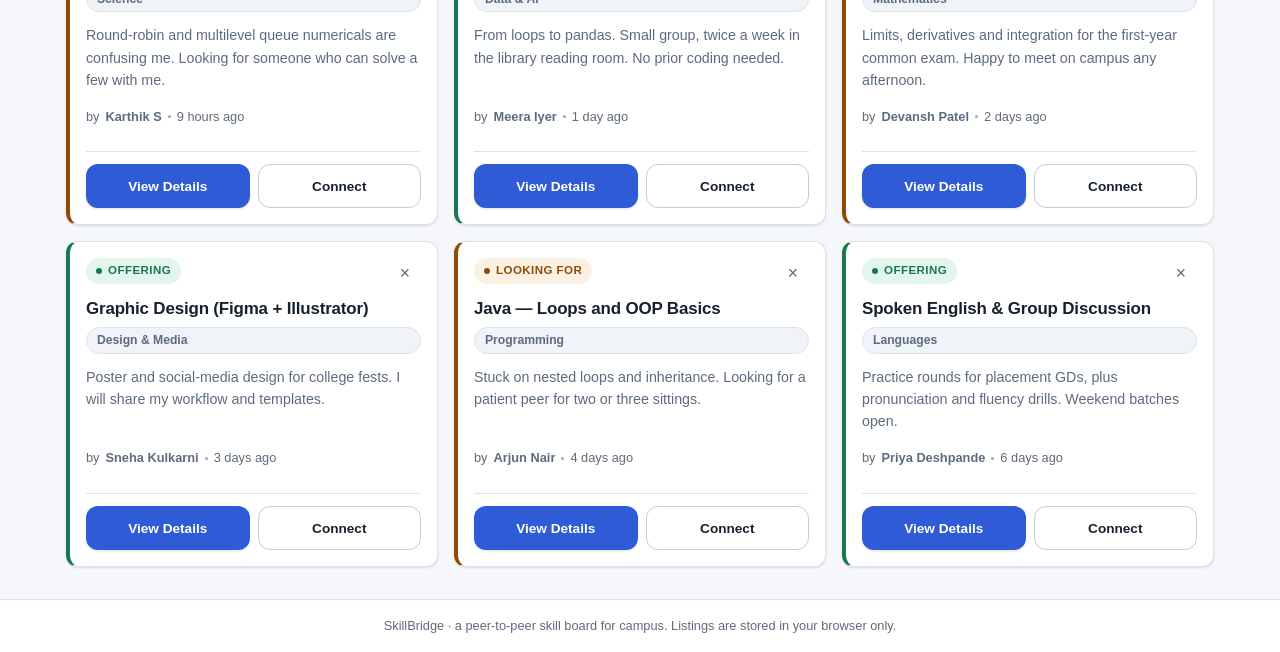
==== commit 87bf886f: "Add a saved profile and a Mine filter - Details are saved on first post, collapsing the form from si" ====
--- a/index.html
+++ b/index.html
@@ -39,11 +39,25 @@
       <button type="button" class="banner-close" id="bannerClose" aria-label="Dismiss message">&times;</button>
     </div>
 
+    <!-- Saved identity. Not authentication — it only stops you retyping your details. -->
+    <div class="profile-bar" id="profileBar" hidden>
+      <span class="profile-avatar" id="profileAvatar" aria-hidden="true"></span>
+      <span class="profile-text">
+        <span class="profile-label">Posting as</span>
+        <strong id="profileName"></strong>
+        <span class="profile-contact" id="profileContact"></span>
+      </span>
+      <span class="profile-actions">
+        <button type="button" class="btn btn-ghost btn-sm" id="editProfile">Edit</button>
+        <button type="button" class="btn btn-ghost btn-sm" id="clearProfile">Not you?</button>
+      </span>
+    </div>
+
     <form id="skillForm" novalidate>
 
       <div class="grid-2">
         <!-- Name -->
-        <div class="field">
+        <div class="field" id="fieldName">
           <label for="fName">Your name</label>
           <input type="text" id="fName" name="name" maxlength="60" autocomplete="name"
                  placeholder="e.g. Ananya Rao" aria-describedby="err-fName" />
@@ -97,7 +111,7 @@
         </div>
 
         <!-- Contact: exactly one of email / phone -->
-        <div class="field">
+        <div class="field" id="fieldContact">
           <label for="fEmail">Contact <span class="label-hint">(email or phone)</span></label>
           <div class="contact-row">
             <input type="email" id="fEmail" name="email" autocomplete="email"
@@ -144,6 +158,8 @@
       <button type="button" class="filter-btn filter-btn--offering" data-filter="offering" aria-pressed="false">Offering</button>
       <button type="button" class="filter-btn filter-btn--lookingfor" data-filter="lookingfor" aria-pressed="false">Looking For</button>
     </div>
+
+    <button type="button" class="mine-btn" id="mineBtn" aria-pressed="false" hidden>Mine</button>
   </section>
 
   <!-- Category chips — built by JS from the categories actually present -->
--- a/style.css
+++ b/style.css
@@ -364,6 +364,81 @@
   width: 44px; height: 44px;
   transform: translate(-50%, -50%);
 }
+
+/* ---------- 5b. Saved profile bar + "Mine" toggle ---------- */
+.profile-bar {
+  display: flex;
+  align-items: center;
+  gap: var(--sp-3);
+  padding: var(--sp-3) var(--sp-4);
+  margin-bottom: var(--sp-4);
+  background: var(--primary-soft);
+  border: 1px solid #c9d6fb;
+  border-radius: var(--r-md);
+}
+
+.profile-avatar {
+  flex: 0 0 auto;
+  width: 40px; height: 40px;
+  display: grid;
+  place-items: center;
+  border-radius: 50%;
+  background: var(--primary);
+  color: #ffffff;
+  font-size: .85rem;
+  font-weight: 700;
+  letter-spacing: .02em;
+}
+
+.profile-text {
+  display: flex;
+  flex-direction: column;
+  gap: 1px;
+  flex: 1 1 auto;
+  min-width: 0;
+}
+.profile-label {
+  font-size: .7rem;
+  font-weight: 700;
+  text-transform: uppercase;
+  letter-spacing: .05em;
+  color: var(--primary-dark);
+}
+.profile-text strong {
+  font-size: .95rem;
+  color: var(--text);
+  overflow-wrap: anywhere;
+}
+.profile-contact {
+  font-size: .82rem;
+  color: var(--text-muted);
+  overflow-wrap: anywhere;
+}
+.profile-actions { display: flex; gap: var(--sp-2); flex: 0 0 auto; }
+
+/* A distinct neutral fill: "Mine" is a different dimension from the type filters */
+.mine-btn {
+  min-height: 44px;
+  padding: 6px 18px;
+  font-size: .86rem;
+  font-weight: 600;
+  color: var(--text-muted);
+  background: var(--surface);
+  border: 1.5px solid var(--border-strong);
+  border-radius: 999px;
+  cursor: pointer;
+  white-space: nowrap;
+  transition: background .15s ease, color .15s ease, border-color .15s ease;
+}
+.mine-btn:hover { color: var(--text); border-color: #a9b5c8; background: var(--surface-alt); }
+.mine-btn.is-active {
+  background: var(--text);
+  border-color: var(--text);
+  color: #ffffff;
+}
+
+/* With the identity fields collapsed, the fields beside them go full width */
+form.is-profiled .grid-2 { grid-template-columns: 1fr; }
 
 /* ---------- 6. Banner ---------- */
 .banner {
@@ -888,6 +963,9 @@
   .form-panel { margin-top: var(--sp-4); }
   .toolbar { margin-top: var(--sp-5); }
   .filter-group { width: 100%; justify-content: space-between; }
+  .profile-bar { flex-wrap: wrap; }
+  .profile-actions { width: 100%; justify-content: flex-end; }
+  .mine-btn { width: 100%; }
   .results-bar { flex-direction: column; align-items: stretch; }
   .results-tools { justify-content: space-between; }
   .sort-select { flex: 1; }
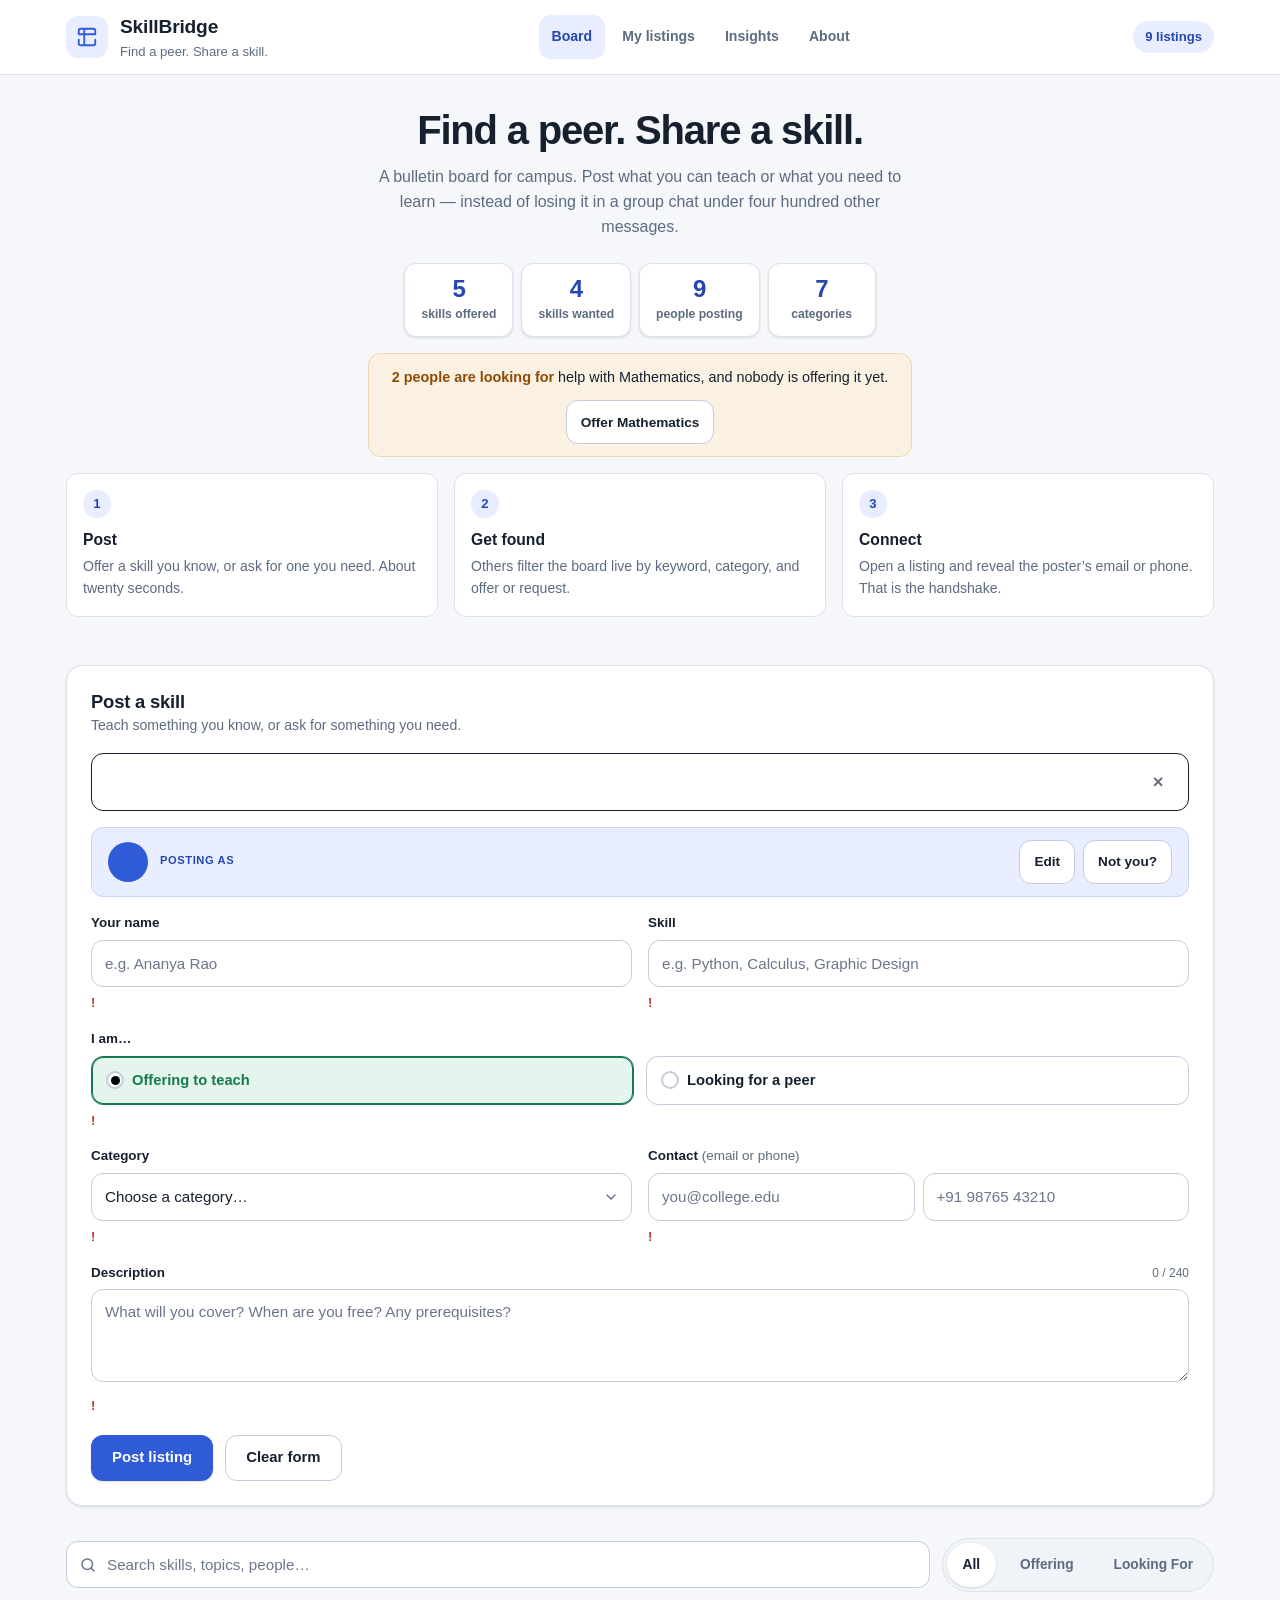
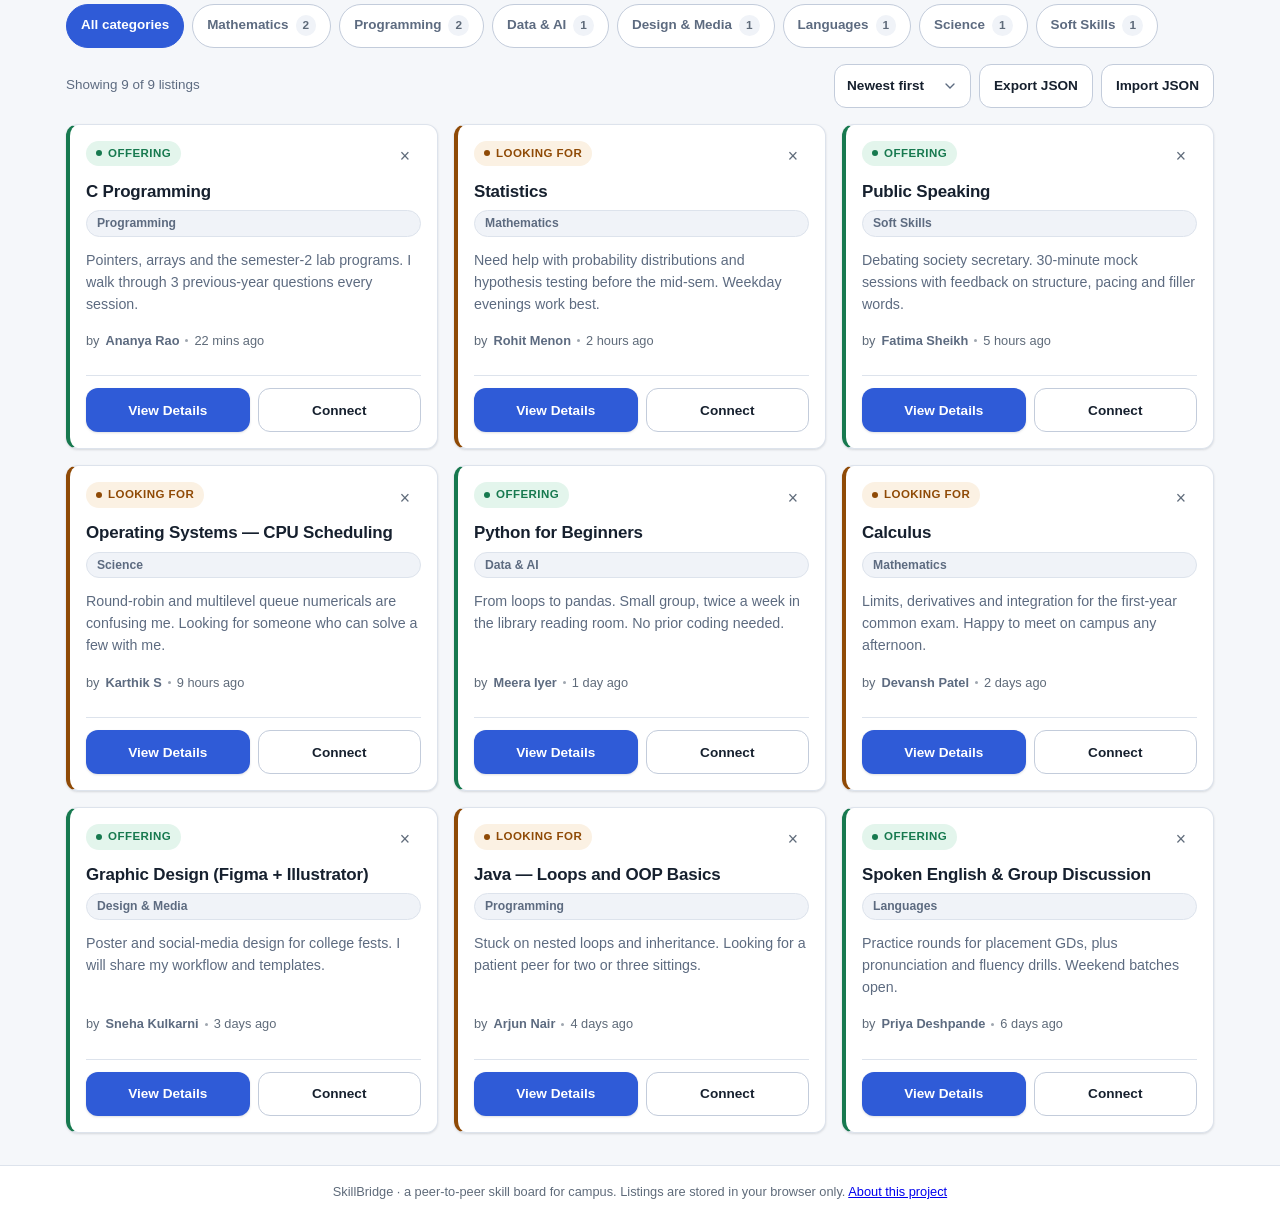
==== commit 4c5e026b: "Split the single-page app into a six-page site The board opened straight into a form with no context" ====
--- a/index.html
+++ b/index.html
@@ -9,10 +9,10 @@
 </head>
 <body>
 
-<!-- ══════════════ HEADER ══════════════ -->
+<!-- ══════════════ HEADER (shared across every page) ══════════════ -->
 <header class="site-header">
   <div class="wrap header-inner">
-    <div class="brand">
+    <a class="brand" href="index.html">
       <span class="brand-mark" aria-hidden="true">
         <svg viewBox="0 0 24 24" width="22" height="22" fill="none" stroke="currentColor" stroke-width="2" stroke-linecap="round" stroke-linejoin="round">
           <path d="M9 3H5a2 2 0 0 0-2 2v4m6-6h10a2 2 0 0 1 2 2v4M9 3v18m0 0h10a2 2 0 0 0 2-2v-4M9 21H5a2 2 0 0 1-2-2v-4m0-6h18M3 9v0" />
@@ -22,12 +22,55 @@
         <strong>SkillBridge</strong>
         <em>Find a peer. Share a skill.</em>
       </span>
-    </div>
+    </a>
+
+    <nav class="site-nav" aria-label="Main">
+      <a href="index.html">Board</a>
+      <a href="me.html">My listings</a>
+      <a href="insights.html">Insights</a>
+      <a href="about.html">About</a>
+    </nav>
+
     <p class="live-count" id="liveCount" aria-live="polite">0 listings</p>
   </div>
 </header>
 
 <main class="wrap">
+
+  <!-- ══════════════ HERO + LIVE STATS ══════════════ -->
+  <section class="hero">
+    <h1>Find a peer. Share a skill.</h1>
+    <p class="hero-sub">
+      A bulletin board for campus. Post what you can teach or what you need to learn &mdash;
+      instead of losing it in a group chat under four hundred other messages.
+    </p>
+
+    <ul class="stat-strip" id="statStrip"></ul>
+
+    <p class="demand-hint" id="demandHint" role="status" hidden></p>
+  </section>
+
+  <!-- ══════════════ HOW IT WORKS ══════════════ -->
+  <section class="how" aria-labelledby="howHeading">
+    <h2 id="howHeading" class="sr-only">How SkillBridge works</h2>
+    <ol class="how-steps">
+      <li>
+        <span class="how-num" aria-hidden="true">1</span>
+        <strong>Post</strong>
+        Offer a skill you know, or ask for one you need. About twenty seconds.
+      </li>
+      <li>
+        <span class="how-num" aria-hidden="true">2</span>
+        <strong>Get found</strong>
+        Others filter the board live by keyword, category, and offer or request.
+      </li>
+      <li>
+        <span class="how-num" aria-hidden="true">3</span>
+        <strong>Connect</strong>
+        Open a listing and reveal the poster&rsquo;s email or phone. That is the handshake.
+      </li>
+    </ol>
+  </section>
 
   <!-- ══════════════ POST A SKILL ══════════════ -->
   <section class="panel form-panel" aria-labelledby="formHeading">
@@ -162,7 +205,7 @@
     <button type="button" class="mine-btn" id="mineBtn" aria-pressed="false" hidden>Mine</button>
   </section>
 
-  <!-- Category chips — built by JS from the categories actually present -->
+  <!-- Category chips — built by app.js from the categories actually present -->
   <div class="chip-row" id="chipRow" role="group" aria-label="Filter by category"></div>
 
   <!-- Results count + sort + data portability -->
@@ -200,7 +243,10 @@
 
 <footer class="site-footer">
   <div class="wrap">
-    <p>SkillBridge &middot; a peer-to-peer skill board for campus. Listings are stored in your browser only.</p>
+    <p>
+      SkillBridge &middot; a peer-to-peer skill board for campus. Listings are stored in your browser only.
+      <a href="about.html">About this project</a>
+    </p>
   </div>
 </footer>
 
@@ -238,10 +284,14 @@
       </div>
     </div>
 
-    <button type="button" class="btn btn-primary modal-done" id="modalDone">Done</button>
+    <div class="modal-foot">
+      <a class="btn btn-ghost btn-sm" id="modalPermalink" href="#">Open permalink</a>
+      <button type="button" class="btn btn-primary btn-sm" id="modalDone">Done</button>
+    </div>
   </div>
 </dialog>
 
-<script src="script.js"></script>
+<script src="core.js"></script>
+<script src="app.js"></script>
 </body>
 </html>
--- a/style.css
+++ b/style.css
@@ -986,3 +986,336 @@
   .chip-row { gap: var(--sp-2); overflow-x: visible; }
 }
 
+
+/* ═══════════════════════════════════════════════════════════
+   Multi-page additions: nav, hero, stats, prose, tables, pages
+   ═══════════════════════════════════════════════════════════ */
+
+/* ---------- Nav ---------- */
+a.brand { text-decoration: none; color: inherit; }
+a.brand:hover .brand-text strong { color: var(--primary-dark); }
+
+.site-nav { display: flex; gap: var(--sp-1); flex-wrap: wrap; }
+.site-nav a {
+  display: inline-flex;
+  align-items: center;
+  min-height: 44px;
+  padding: 6px 13px;
+  font-size: .88rem;
+  font-weight: 600;
+  color: var(--text-muted);
+  text-decoration: none;
+  border-radius: var(--r-md);
+  transition: background .15s ease, color .15s ease;
+}
+.site-nav a:hover { background: var(--surface-alt); color: var(--text); }
+.site-nav a[aria-current="page"] {
+  color: var(--primary-dark);
+  background: var(--primary-soft);
+}
+
+.breadcrumb {
+  display: flex;
+  align-items: center;
+  gap: var(--sp-2);
+  margin-top: var(--sp-4);
+  font-size: .82rem;
+  color: var(--text-faint);
+}
+.breadcrumb a {
+  display: inline-flex;
+  align-items: center;
+  min-height: 44px;
+  color: var(--text-muted);
+  text-decoration: none;
+  font-weight: 600;
+}
+.breadcrumb a:hover { color: var(--primary-dark); text-decoration: underline; }
+.breadcrumb [aria-current="page"] { color: var(--text); font-weight: 600; }
+
+/* ---------- Hero ---------- */
+.hero { padding: var(--sp-6) 0 var(--sp-4); text-align: center; }
+.hero h1 {
+  font-size: clamp(1.7rem, 4.5vw, 2.5rem);
+  letter-spacing: -.03em;
+  line-height: 1.15;
+  margin: 0 0 var(--sp-3);
+}
+.hero-sub {
+  max-width: 60ch;
+  margin: 0 auto var(--sp-5);
+  font-size: 1rem;
+  color: var(--text-muted);
+}
+
+.stat-strip {
+  list-style: none;
+  display: flex;
+  flex-wrap: wrap;
+  justify-content: center;
+  gap: var(--sp-2);
+  margin: 0 0 var(--sp-4);
+  padding: 0;
+}
+.stat {
+  display: flex;
+  flex-direction: column;
+  align-items: center;
+  gap: 2px;
+  min-width: 108px;
+  padding: var(--sp-3) var(--sp-4);
+  background: var(--surface);
+  border: 1px solid var(--border);
+  border-radius: var(--r-md);
+  box-shadow: var(--shadow-sm);
+}
+.stat-value {
+  font-size: 1.5rem;
+  font-weight: 800;
+  letter-spacing: -.02em;
+  color: var(--primary-dark);
+  font-variant-numeric: tabular-nums;
+  line-height: 1.1;
+}
+.stat-label { font-size: .76rem; color: var(--text-muted); font-weight: 600; }
+.stat-strip--lg { margin: var(--sp-4) 0 var(--sp-5); }
+.stat-strip--lg .stat { flex: 1 1 140px; }
+.stat-strip--lg .stat-value { font-size: 1.9rem; }
+
+.demand-hint {
+  display: flex;
+  flex-wrap: wrap;
+  align-items: center;
+  justify-content: center;
+  gap: var(--sp-3);
+  max-width: 68ch;
+  margin: 0 auto;
+  padding: var(--sp-3) var(--sp-4);
+  font-size: .9rem;
+  color: var(--text);
+  background: var(--lookingfor-soft);
+  border: 1px solid #ecd6b4;
+  border-radius: var(--r-md);
+}
+.demand-hint strong { color: var(--lookingfor); }
+
+/* ---------- How it works ---------- */
+.how { padding-bottom: var(--sp-5); }
+.how-steps {
+  list-style: none;
+  display: grid;
+  grid-template-columns: repeat(3, 1fr);
+  gap: var(--sp-4);
+  margin: 0;
+  padding: 0;
+  counter-reset: step;
+}
+.how-steps li {
+  display: flex;
+  flex-direction: column;
+  gap: 4px;
+  padding: var(--sp-4);
+  background: var(--surface);
+  border: 1px solid var(--border);
+  border-radius: var(--r-md);
+  font-size: .88rem;
+  color: var(--text-muted);
+}
+.how-steps strong { color: var(--text); font-size: .98rem; }
+.how-num {
+  display: grid;
+  place-items: center;
+  width: 28px; height: 28px;
+  margin-bottom: 6px;
+  border-radius: 50%;
+  background: var(--primary-soft);
+  color: var(--primary-dark);
+  font-size: .82rem;
+  font-weight: 800;
+}
+
+/* ---------- Page heads & prose ---------- */
+.page-head { padding: var(--sp-5) 0 var(--sp-4); }
+.page-head h1 { font-size: clamp(1.5rem, 3.5vw, 2rem); letter-spacing: -.02em; margin: 0 0 6px; }
+.page-sub { margin: 0; color: var(--text-muted); font-size: .95rem; max-width: 70ch; }
+
+.prose { display: flex; flex-direction: column; gap: var(--sp-4); padding-bottom: var(--sp-5); }
+.prose .panel { margin: 0; }
+.prose p { margin: 0 0 var(--sp-3); font-size: .94rem; color: var(--text-muted); }
+.prose p:last-child { margin-bottom: 0; }
+.prose strong { color: var(--text); }
+.prose ul, .prose ol { margin: 0 0 var(--sp-3); padding-left: 1.3em; font-size: .94rem; color: var(--text-muted); }
+.prose li { margin-bottom: var(--sp-2); }
+.prose li strong { color: var(--text); }
+.prose a { color: var(--primary-dark); font-weight: 600; }
+.prose code {
+  font-family: ui-monospace, SFMono-Regular, Menlo, Consolas, monospace;
+  font-size: .86em;
+  background: var(--surface-alt);
+  border: 1px solid var(--border);
+  border-radius: 5px;
+  padding: 1px 5px;
+  color: var(--text);
+}
+.prose pre {
+  margin: var(--sp-2) 0 0;
+  padding: var(--sp-3);
+  background: #101725;
+  border-radius: var(--r-md);
+  overflow-x: auto;
+}
+.prose pre code {
+  background: none; border: 0; padding: 0;
+  color: #e6edf7; font-size: .84rem; line-height: 1.6;
+}
+.about-files dt { margin-top: var(--sp-3); }
+.about-files dt:first-child { margin-top: 0; }
+.about-files dd { margin: 2px 0 0; }
+
+.panel--warn { border-color: #ecd6b4; background: #fffdf8; }
+.panel--warn .panel-title { color: var(--lookingfor); }
+
+.honest-note {
+  margin: var(--sp-4) 0 var(--sp-5);
+  padding: var(--sp-4);
+  font-size: .88rem;
+  color: var(--text-muted);
+  background: var(--surface-alt);
+  border-left: 4px solid var(--border-strong);
+  border-radius: var(--r-sm);
+}
+.honest-note strong { color: var(--text); }
+
+/* ---------- My listings ---------- */
+.me-profile {
+  display: flex;
+  align-items: center;
+  gap: var(--sp-4);
+  flex-wrap: wrap;
+  margin-bottom: var(--sp-4);
+}
+.profile-avatar--lg { width: 56px; height: 56px; font-size: 1.15rem; }
+.me-profile-text { flex: 1 1 220px; min-width: 0; }
+.me-name { font-size: 1.2rem; letter-spacing: -.01em; margin: 0; }
+.me-contact { margin: 2px 0 0; font-size: .9rem; color: var(--text-muted); overflow-wrap: anywhere; }
+.me-meta { margin: 4px 0 0; font-size: .8rem; color: var(--text-faint); }
+.me-profile-actions { display: flex; gap: var(--sp-2); flex-wrap: wrap; }
+
+.filter-group--sm { padding: 3px; }
+
+/* ---------- Data table ---------- */
+.table-scroll { overflow-x: auto; margin: 0 calc(-1 * var(--sp-2)); padding: 0 var(--sp-2); }
+.data-table { width: 100%; border-collapse: collapse; font-size: .9rem; }
+.data-table th, .data-table td {
+  text-align: left;
+  padding: 10px var(--sp-3);
+  border-bottom: 1px solid var(--border);
+  vertical-align: middle;
+}
+.data-table thead th {
+  font-size: .72rem;
+  text-transform: uppercase;
+  letter-spacing: .05em;
+  color: var(--text-faint);
+  font-weight: 700;
+  border-bottom: 2px solid var(--border-strong);
+  white-space: nowrap;
+}
+.data-table tbody th { font-weight: 600; color: var(--text); white-space: nowrap; }
+.data-table tbody tr:last-child th, .data-table tbody tr:last-child td { border-bottom: 0; }
+.data-table .num { text-align: right; font-variant-numeric: tabular-nums; white-space: nowrap; }
+.gap-hot  { color: var(--lookingfor); font-weight: 700; }
+.gap-cool { color: var(--offering); font-weight: 600; }
+.gap-even { color: var(--text-faint); }
+
+.bar {
+  display: block;
+  width: 100%;
+  min-width: 84px;
+  height: 8px;
+  border-radius: 999px;
+  background: var(--lookingfor-soft);
+  overflow: hidden;
+}
+.bar-offer { display: block; height: 100%; background: var(--offering); border-radius: 999px; }
+.w-0   { width: 0; }
+.w-25  { width: 25%; }
+.w-50  { width: 50%; }
+.w-75  { width: 75%; }
+.w-100 { width: 100%; }
+
+.table-empty { margin: 0; padding: var(--sp-4) 0; font-size: .9rem; color: var(--text-faint); text-align: center; }
+
+/* ---------- Insight lists ---------- */
+.insight-list { list-style: none; margin: 0; padding: 0; display: flex; flex-direction: column; gap: var(--sp-2); }
+.insight {
+  display: flex;
+  align-items: center;
+  gap: var(--sp-3);
+  flex-wrap: wrap;
+  padding: var(--sp-3) var(--sp-4);
+  background: var(--surface-alt);
+  border: 1px solid var(--border);
+  border-radius: var(--r-md);
+  font-size: .9rem;
+}
+.insight-main { flex: 1 1 320px; min-width: 0; color: var(--text-muted); }
+.insight-main strong { color: var(--text); }
+.insight-wanted, .insight-offered { color: var(--text-faint); font-size: .82rem; }
+.insight-arrow { color: var(--text-faint); padding: 0 2px; }
+.insight-why {
+  display: block;
+  margin-top: 2px;
+  font-size: .78rem;
+  color: var(--text-faint);
+}
+.insight .btn { flex: 0 0 auto; }
+
+/* ---------- Detail page ---------- */
+.detail { margin-bottom: var(--sp-5); }
+.detail-head { padding-right: var(--sp-2); margin-bottom: var(--sp-3); }
+.detail-title { font-size: clamp(1.3rem, 3vw, 1.7rem); letter-spacing: -.02em; margin: var(--sp-2) 0 var(--sp-3); overflow-wrap: anywhere; }
+.detail-desc { margin: 0 0 var(--sp-4); font-size: .98rem; white-space: pre-wrap; overflow-wrap: anywhere; }
+.detail-id {
+  font-family: ui-monospace, SFMono-Regular, Menlo, Consolas, monospace;
+  font-size: .74rem;
+  color: var(--text-faint);
+  overflow-wrap: anywhere;
+}
+.detail-actions {
+  display: flex;
+  flex-wrap: wrap;
+  align-items: center;
+  gap: var(--sp-2);
+  padding-top: var(--sp-4);
+  border-top: 1px solid var(--border);
+}
+.btn-danger { color: var(--danger); border-color: #f3c6c1; }
+.btn-danger:hover { background: var(--danger-soft); }
+.btn-danger.is-armed { background: var(--danger); border-color: var(--danger); color: #fff; }
+.btn-danger.is-armed:hover { background: #a52c23; }
+
+/* ---------- Cards & modal tweaks ---------- */
+.card-title a { color: inherit; text-decoration: none; }
+.card-title a:hover { color: var(--primary-dark); text-decoration: underline; }
+
+.modal-foot { display: flex; gap: var(--sp-2); align-items: center; justify-content: space-between; flex-wrap: wrap; }
+.modal-foot .btn { flex: 0 1 auto; }
+
+/* ---------- Responsive ---------- */
+@media (max-width: 900px) {
+  .header-inner { flex-wrap: wrap; gap: var(--sp-2); }
+  .site-nav { order: 3; width: 100%; justify-content: flex-start; }
+  .how-steps { grid-template-columns: 1fr; }
+}
+
+@media (max-width: 720px) {
+  .hero { padding: var(--sp-5) 0 var(--sp-3); }
+  .stat { flex: 1 1 120px; min-width: 0; }
+  .me-profile { gap: var(--sp-3); }
+  .me-profile-actions { width: 100%; }
+  .me-profile-actions .btn { flex: 1; }
+  .detail-actions .btn { flex: 1 1 auto; }
+  .insight { align-items: stretch; }
+  .insight .btn { width: 100%; }
+}
